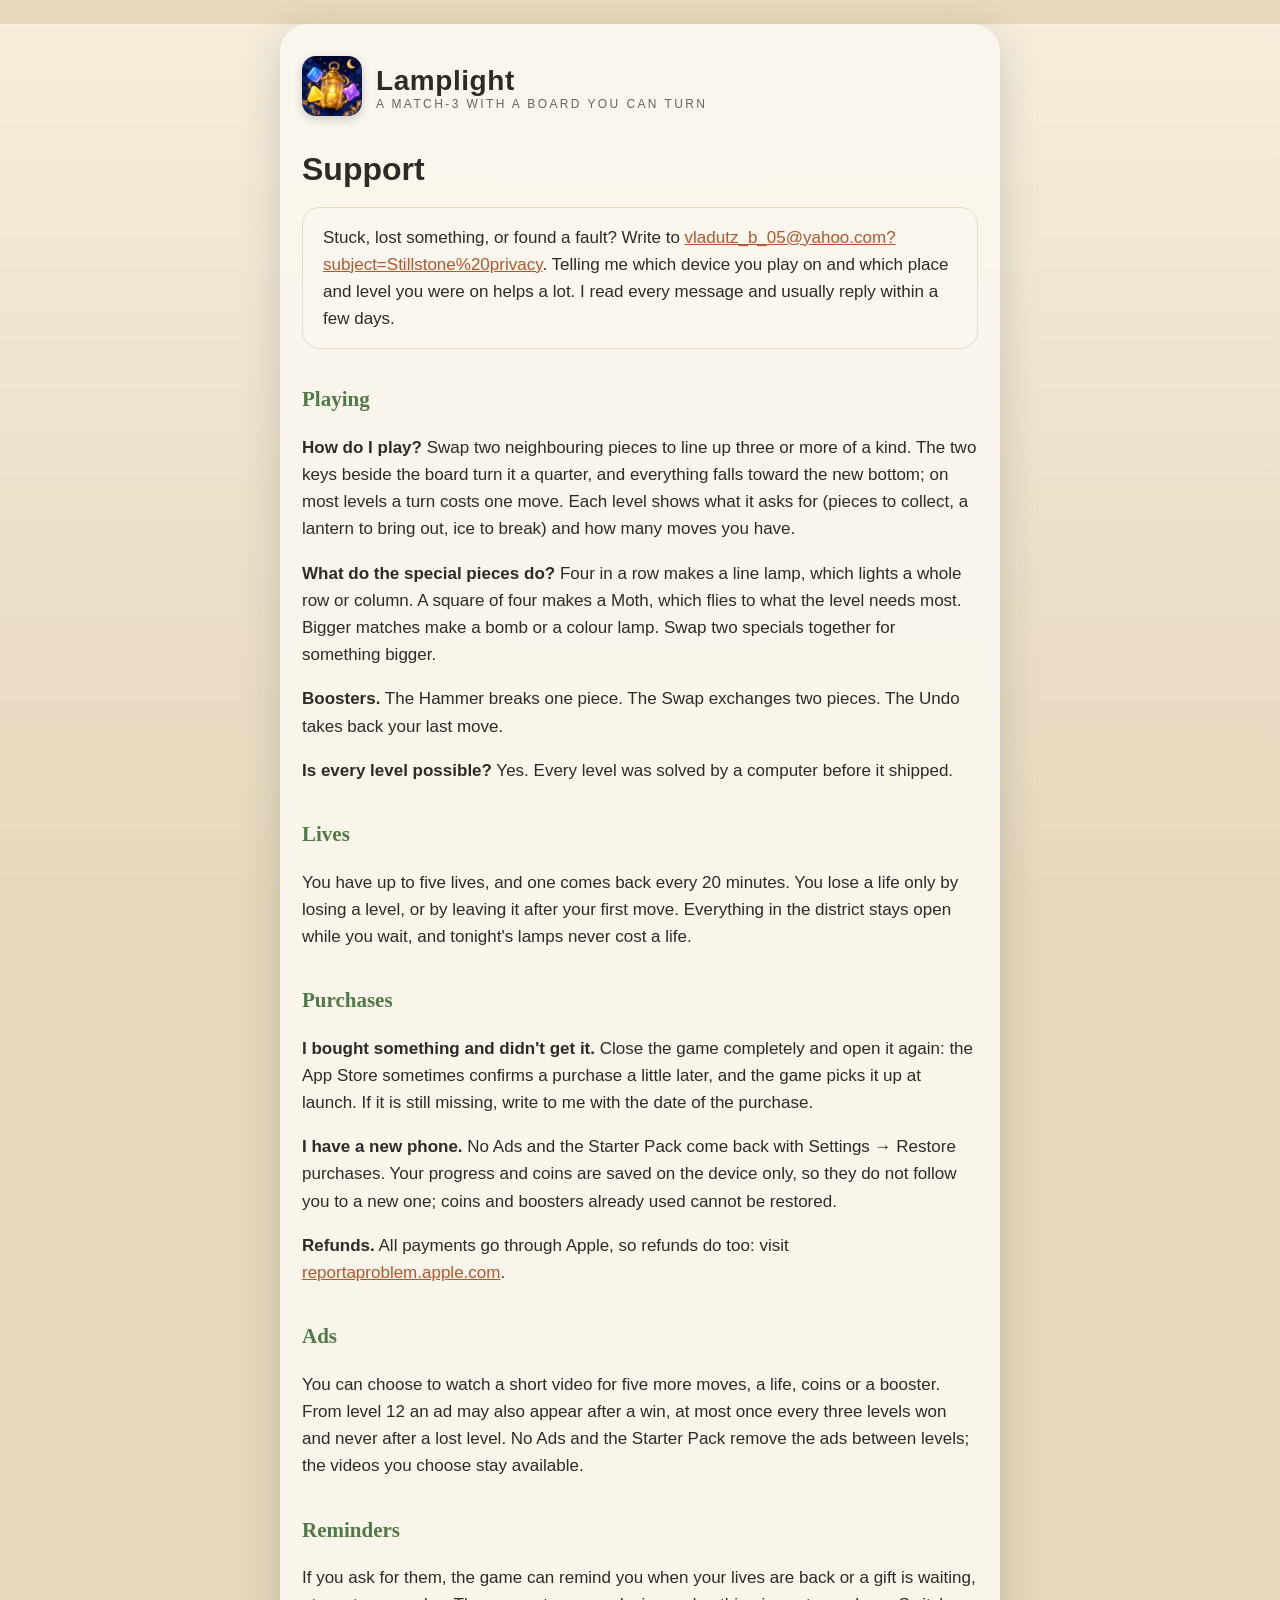
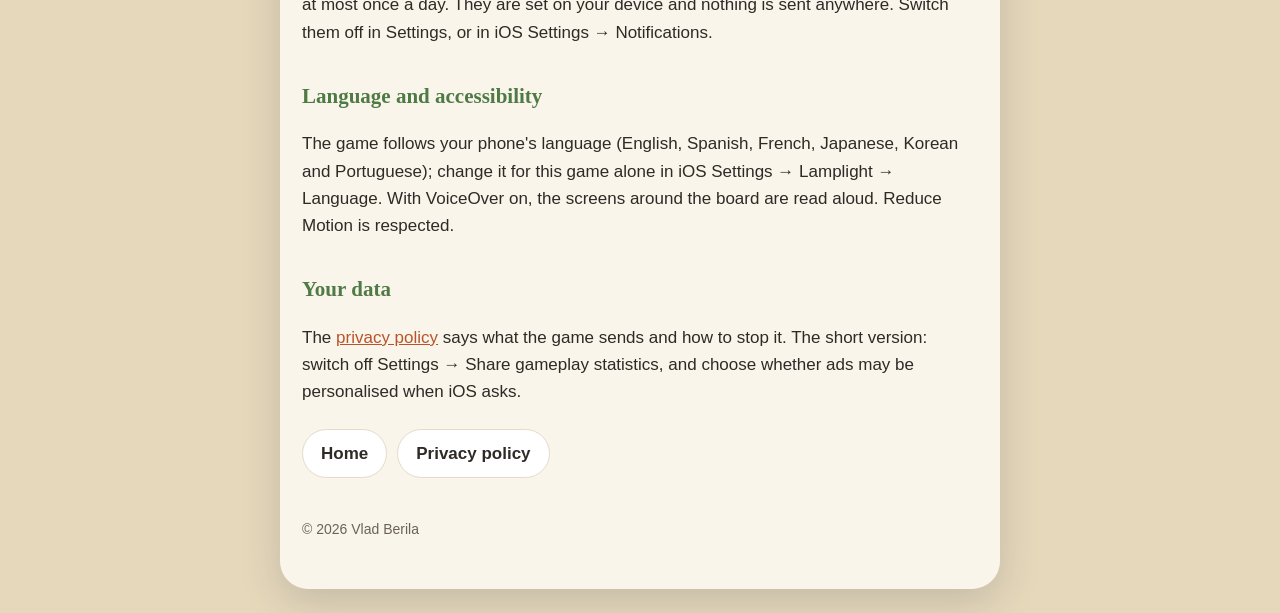
==== support.html @ fcc196c8 "Publish site from Lamplight site/ (753636d)" ====
<!doctype html>
<html lang="en">
<head>
  <meta charset="utf-8">
  <meta name="viewport" content="width=device-width, initial-scale=1">
  <title>Lamplight Support</title>
  <meta name="description" content="Help with Lamplight: playing, lives, purchases, ads, reminders and your data.">
  <link rel="icon" href="icon.png">
  <link rel="stylesheet" href="style.css">
</head>
<body>
<main>
  <header class="brand">
    <a href="./"><img src="icon.png" alt=""></a>
    <a href="./">
      <div class="name">Lamplight</div>
      <div class="tagline">A match-3 with a board you can turn</div>
    </a>
  </header>

  <h1>Support</h1>
  <div class="panel">
    <p>Stuck, lost something, or found a fault? Write to <a href="mailto:vladutz_b_05@yahoo.com?subject=Stillstone%20privacy">vladutz_b_05@yahoo.com?subject=Stillstone%20privacy</a>. Telling me which device you
    play on and which place and level you were on helps a lot. I read every message and usually
    reply within a few days.</p>
  </div>

  <h2>Playing</h2>
  <p><strong>How do I play?</strong> Swap two neighbouring pieces to line up three or more of a kind.
  The two keys beside the board turn it a quarter, and everything falls toward the new bottom; on most
  levels a turn costs one move. Each level shows what it asks for (pieces to collect, a lantern to
  bring out, ice to break) and how many moves you have.</p>
  <p><strong>What do the special pieces do?</strong> Four in a row makes a line lamp, which lights a
  whole row or column. A square of four makes a Moth, which flies to what the level needs most. Bigger
  matches make a bomb or a colour lamp. Swap two specials together for something bigger.</p>
  <p><strong>Boosters.</strong> The Hammer breaks one piece. The Swap exchanges two pieces. The Undo
  takes back your last move.</p>
  <p><strong>Is every level possible?</strong> Yes. Every level was solved by a computer before it shipped.</p>

  <h2>Lives</h2>
  <p>You have up to five lives, and one comes back every 20 minutes. You lose a life only by losing a
  level, or by leaving it after your first move. Everything in the district stays open while you wait,
  and tonight's lamps never cost a life.</p>

  <h2>Purchases</h2>
  <p><strong>I bought something and didn't get it.</strong> Close the game completely and open it again:
  the App Store sometimes confirms a purchase a little later, and the game picks it up at launch. If it
  is still missing, write to me with the date of the purchase.</p>
  <p><strong>I have a new phone.</strong> No Ads and the Starter Pack come back with
  Settings → Restore purchases. Your progress and coins are saved on the device only, so they do not
  follow you to a new one; coins and boosters already used cannot be restored.</p>
  <p><strong>Refunds.</strong> All payments go through Apple, so refunds do too:
  visit <a href="https://reportaproblem.apple.com">reportaproblem.apple.com</a>.</p>

  <h2>Ads</h2>
  <p>You can choose to watch a short video for five more moves, a life, coins or a booster. From
  level 12 an ad may also appear after a win, at most once every three levels won and never after a
  lost level. No Ads and the Starter Pack remove the ads between levels; the videos you choose stay
  available.</p>

  <h2>Reminders</h2>
  <p>If you ask for them, the game can remind you when your lives are back or a gift is waiting, at
  most once a day. They are set on your device and nothing is sent anywhere. Switch them off in
  Settings, or in iOS Settings → Notifications.</p>

  <h2>Language and accessibility</h2>
  <p>The game follows your phone's language (English, Spanish, French, Japanese, Korean and
  Portuguese); change it for this game alone in iOS Settings → Lamplight → Language. With VoiceOver
  on, the screens around the board are read aloud. Reduce Motion is respected.</p>

  <h2>Your data</h2>
  <p>The <a href="privacy.html">privacy policy</a> says what the game sends and how to stop it. The
  short version: switch off Settings → Share gameplay statistics, and choose whether ads may be
  personalised when iOS asks.</p>

  <nav class="links">
    <a href="./">Home</a>
    <a href="privacy.html">Privacy policy</a>
  </nav>

  <footer>© 2026 Vlad Berila</footer>
</main>
</body>
</html>
---- style.css ----
/* Lamplight site (the same sheet as the studio's other games' pages). */
:root {
  --bg-top: #F6EEDC;
  --bg-mid: #EFE4CF;
  --bg-bottom: #E6D8BB;
  --panel: #FBF7EF;
  --panel-stroke: #E4DBC9;
  --ink: #2E2A26;
  --ink-dim: #6B635A;
  --gold: #D9A441;
  --link: #B9542A;
  --play: #E86F3A;
}

* { box-sizing: border-box; }

html { background: var(--bg-bottom); }

body {
  margin: 0;
  min-height: 100vh;
  background: linear-gradient(180deg, var(--bg-top) 0%, var(--bg-mid) 40%, var(--bg-bottom) 100%);
  background-attachment: fixed;
  color: var(--ink);
  font: 17px/1.6 -apple-system, BlinkMacSystemFont, "Segoe UI", Roboto, sans-serif;
  -webkit-text-size-adjust: 100%;
}

main {
  max-width: 720px;
  margin: 24px auto;
  padding: 32px 22px 48px;
  background: rgba(251, 247, 239, 0.94);
  border-radius: 28px;
  box-shadow: 0 12px 40px rgba(31, 42, 68, 0.18);
}

header.brand { display: flex; align-items: center; gap: 14px; margin-bottom: 26px; }
header.brand img { width: 60px; height: 60px; border-radius: 14px; box-shadow: 0 3px 10px rgba(0,0,0,0.18); }
header.brand a { color: inherit; text-decoration: none; }
header.brand .name { font-size: 28px; font-weight: 900; line-height: 1.05; letter-spacing: 0.02em; }
header.brand .name .busy { color: var(--gold); }
header.brand .tagline { font-size: 12px; letter-spacing: 0.2em; color: var(--ink-dim); text-transform: uppercase; }

h1 { font-size: 32px; line-height: 1.2; margin: 0 0 8px; }
h2 { font-size: 21px; margin: 34px 0 8px; color: #4F7A45; font-family: "New York", Georgia, serif; }
h3 { font-size: 17px; margin: 22px 0 4px; }
.dim { color: var(--ink-dim); }
a { color: var(--link); }

.panel {
  background: var(--panel);
  border: 1px solid var(--panel-stroke);
  border-radius: 18px;
  padding: 16px 20px;
  margin: 18px 0;
}
.panel p:first-child { margin-top: 0; }
.panel p:last-child { margin-bottom: 0; }

table { width: 100%; border-collapse: collapse; margin: 12px 0; font-size: 15px; }
th, td { text-align: left; vertical-align: top; padding: 10px 8px; border-bottom: 1px solid var(--panel-stroke); }
th { color: var(--ink-dim); font-weight: 700; }
.table-wrap { overflow-x: auto; }

nav.links { display: flex; flex-wrap: wrap; gap: 10px; margin: 24px 0; }
nav.links a {
  padding: 10px 18px;
  border: 1.5px solid var(--panel-stroke);
  border-radius: 999px;
  background: #fff;
  color: var(--ink);
  text-decoration: none;
  font-weight: 800;
}
nav.links a.primary { background: var(--play); border-color: var(--play); color: #fff; }

footer { margin-top: 40px; font-size: 14px; color: var(--ink-dim); }

@media (max-width: 480px) {
  main { margin: 0; border-radius: 0; }
  h1 { font-size: 27px; }
  body { font-size: 16px; }
}
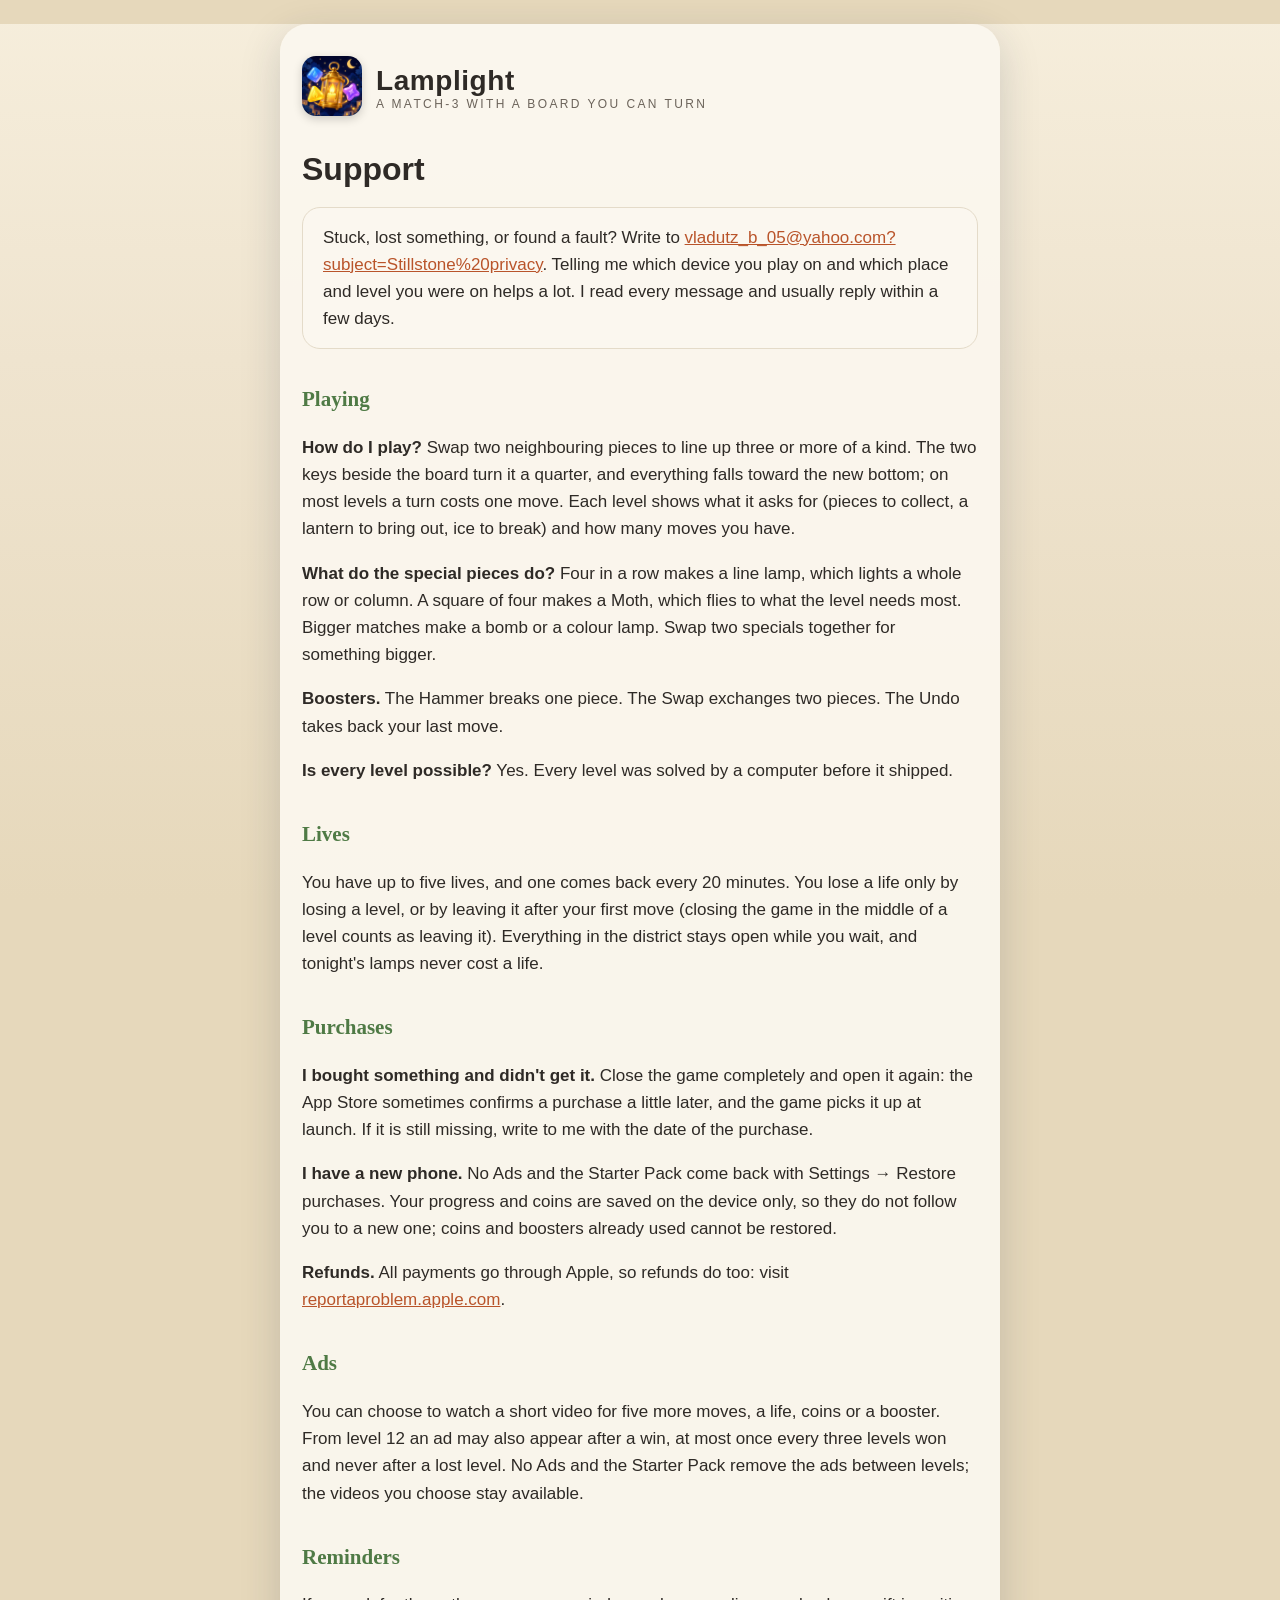
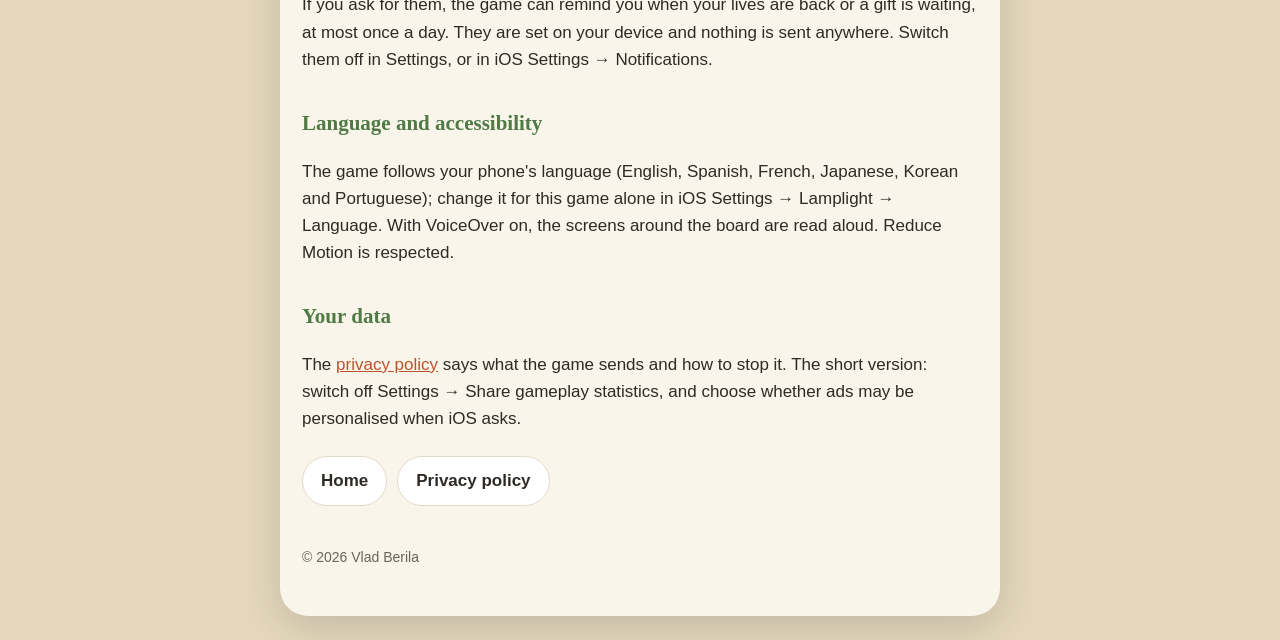
==== commit 7ccb9c57: "Publish site from Lamplight site/ (9bfe391)" ====
--- a/support.html
+++ b/support.html
@@ -39,7 +39,8 @@
 
   <h2>Lives</h2>
   <p>You have up to five lives, and one comes back every 20 minutes. You lose a life only by losing a
-  level, or by leaving it after your first move. Everything in the district stays open while you wait,
+  level, or by leaving it after your first move (closing the game in the middle of a level counts as
+  leaving it). Everything in the district stays open while you wait,
   and tonight's lamps never cost a life.</p>
 
   <h2>Purchases</h2>
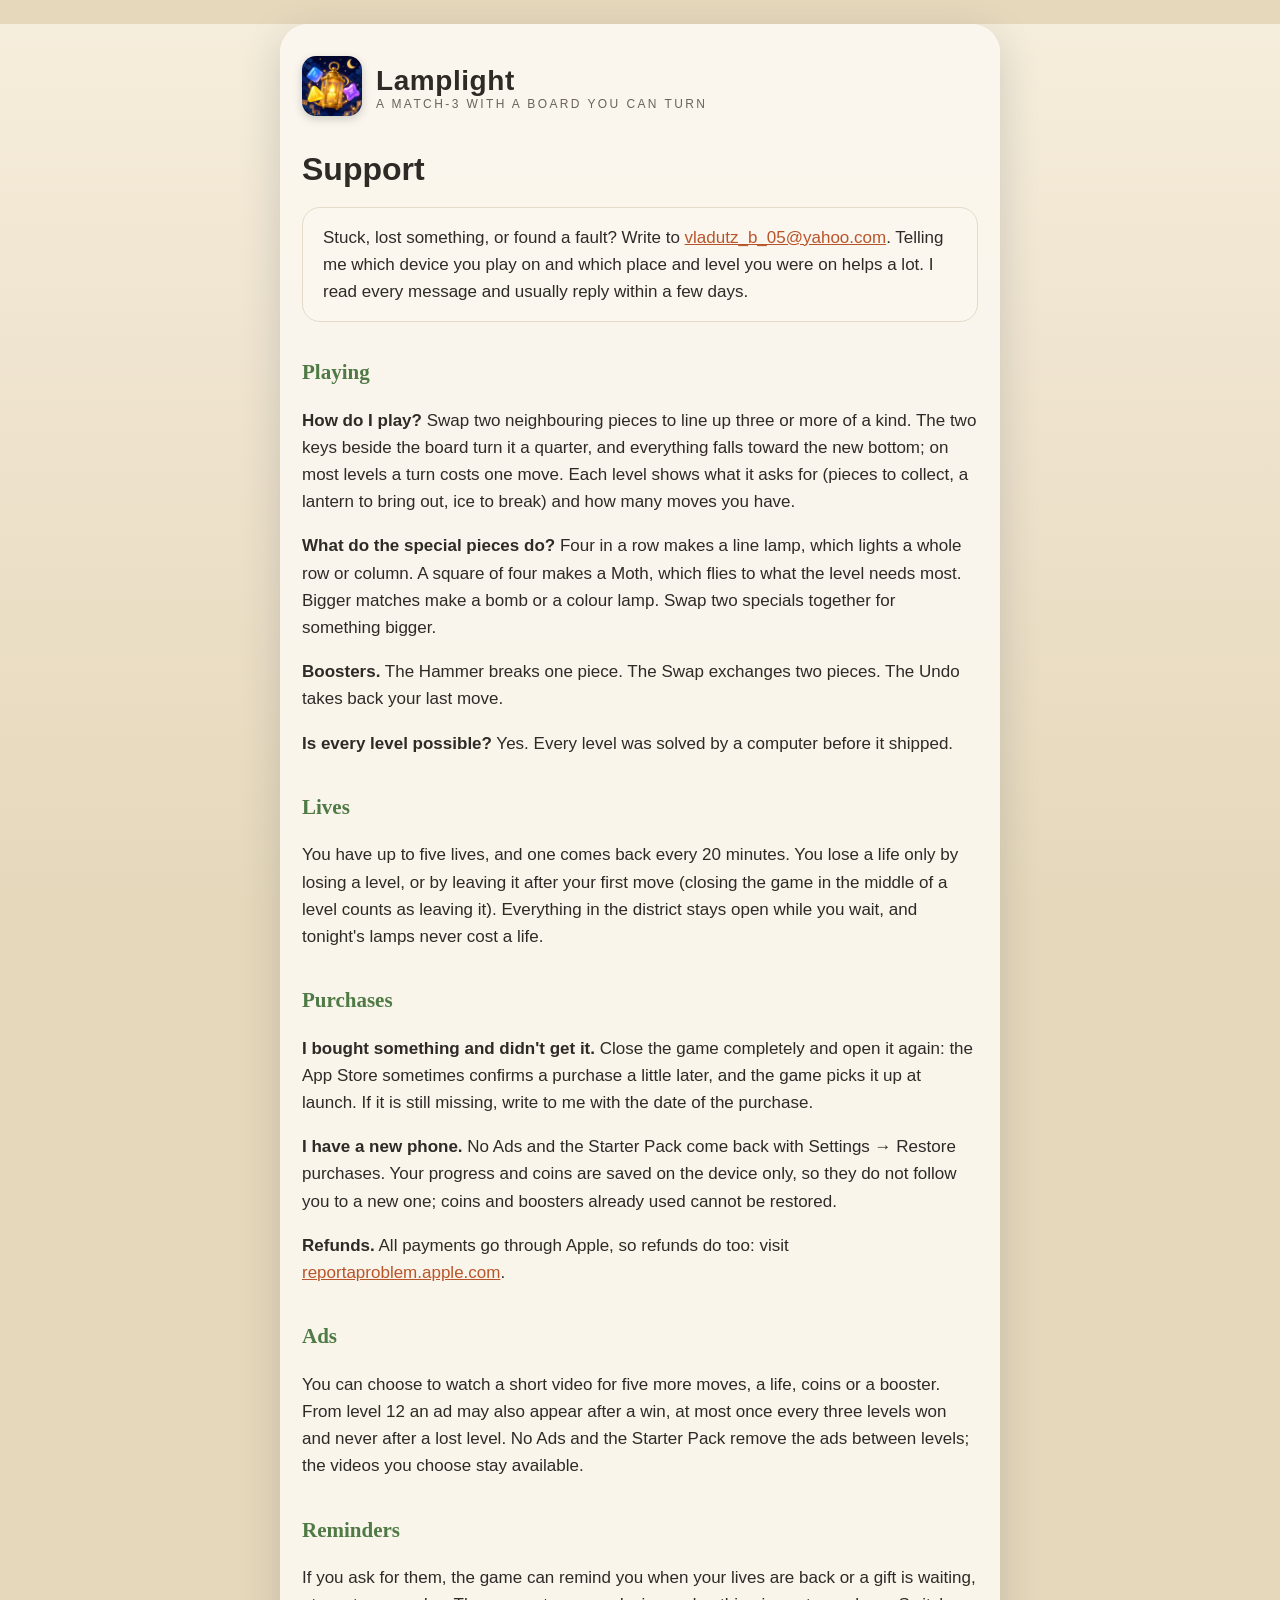
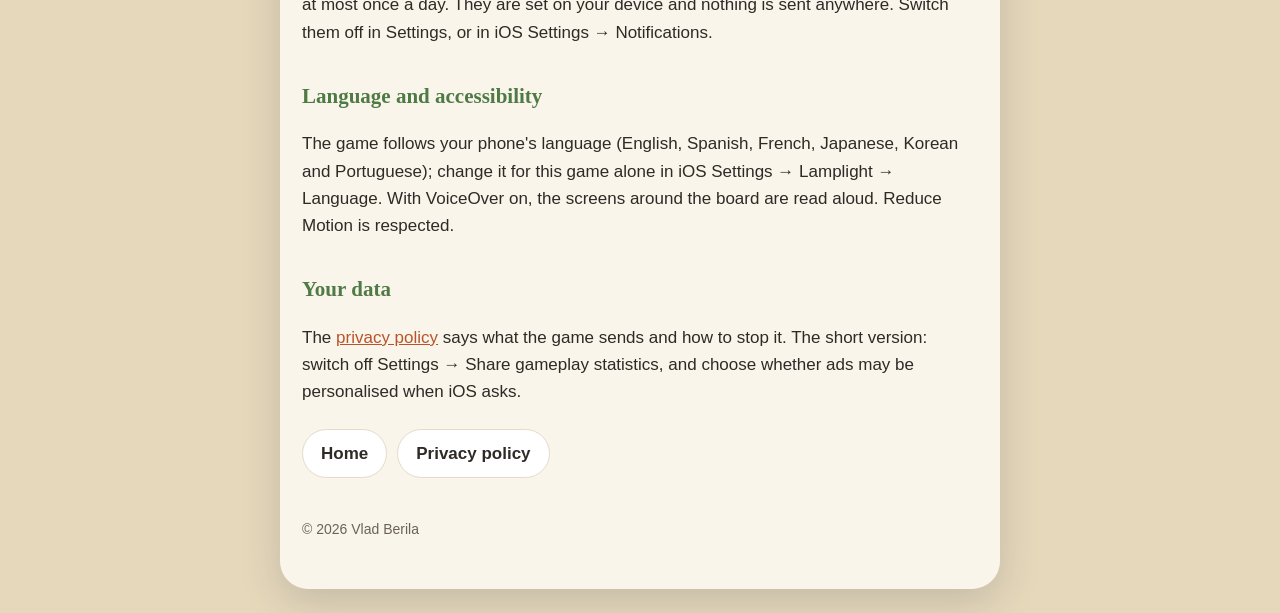
==== commit b416b1b4: "Publish site from Lamplight site/ (7e74831)" ====
--- a/support.html
+++ b/support.html
@@ -20,7 +20,7 @@
 
   <h1>Support</h1>
   <div class="panel">
-    <p>Stuck, lost something, or found a fault? Write to <a href="mailto:vladutz_b_05@yahoo.com?subject=Stillstone%20privacy">vladutz_b_05@yahoo.com?subject=Stillstone%20privacy</a>. Telling me which device you
+    <p>Stuck, lost something, or found a fault? Write to <a href="mailto:vladutz_b_05@yahoo.com?subject=Lamplight%20support">vladutz_b_05@yahoo.com</a>. Telling me which device you
     play on and which place and level you were on helps a lot. I read every message and usually
     reply within a few days.</p>
   </div>
